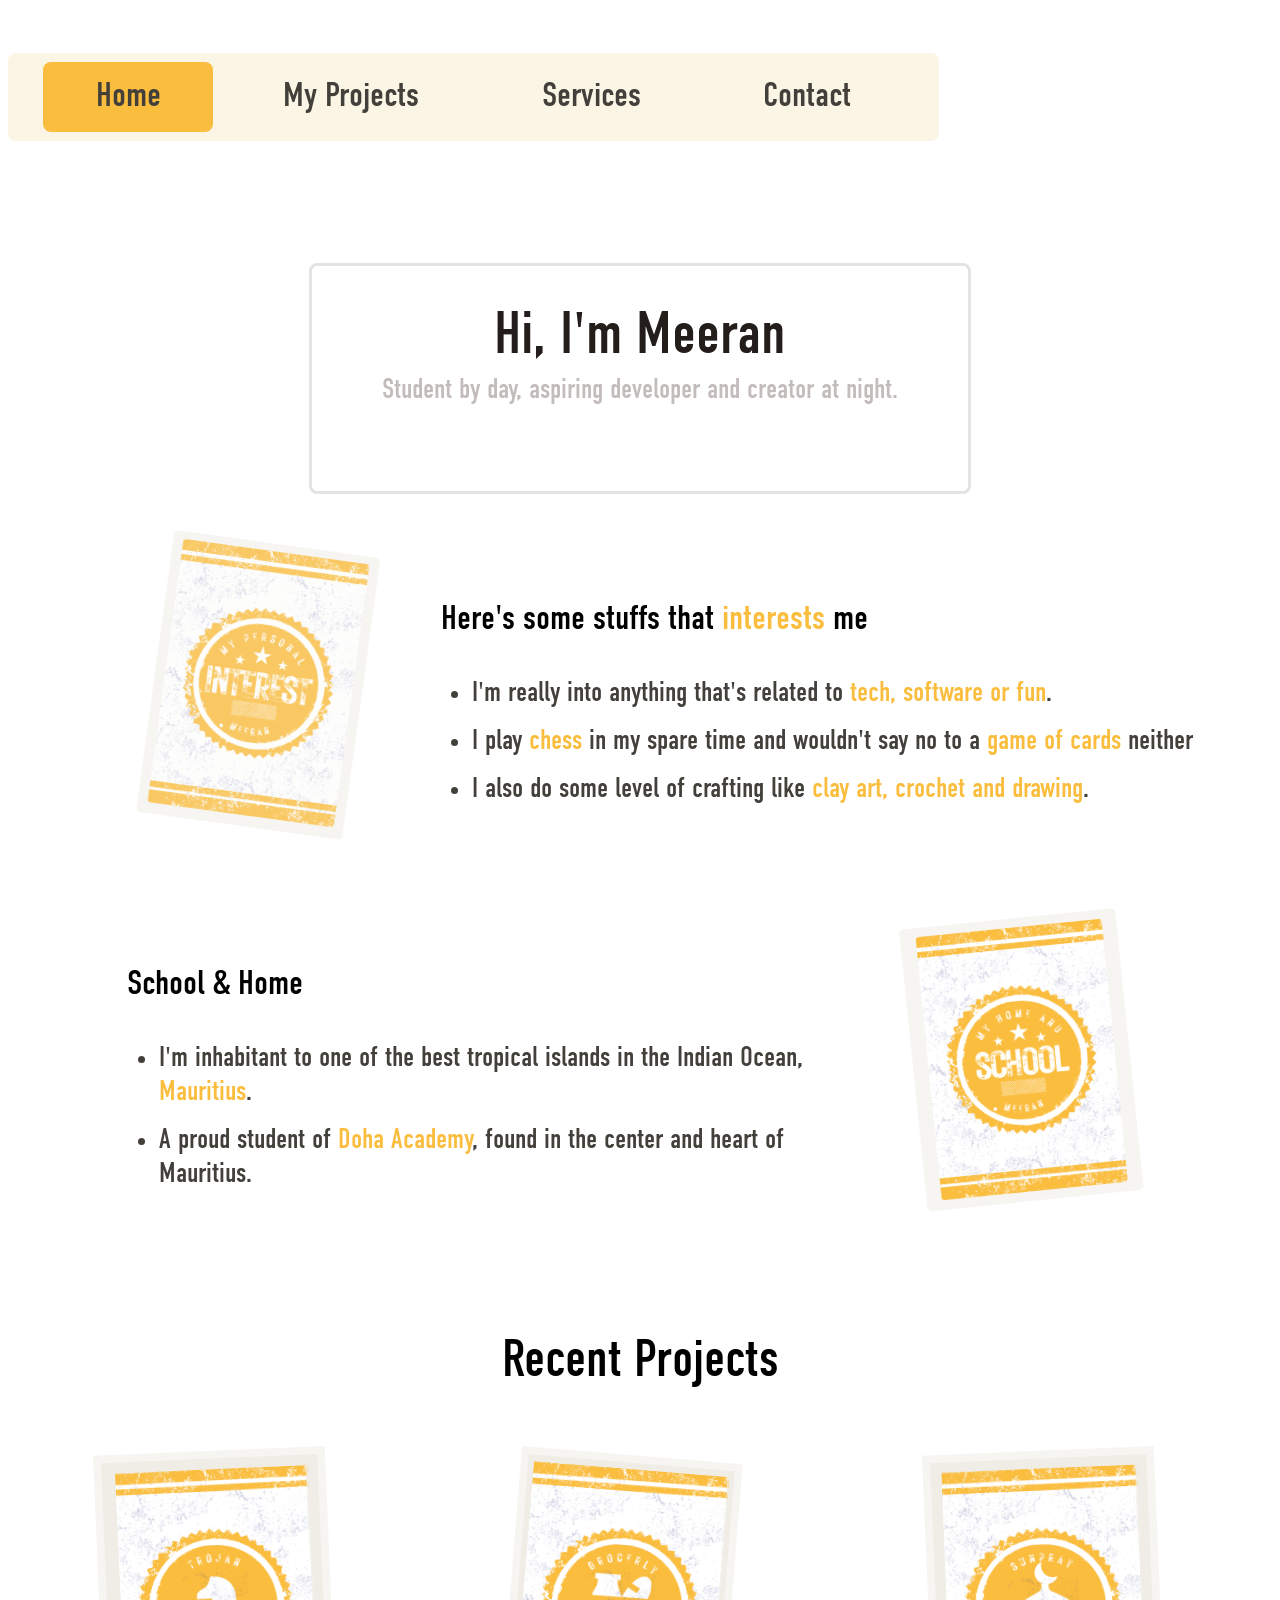
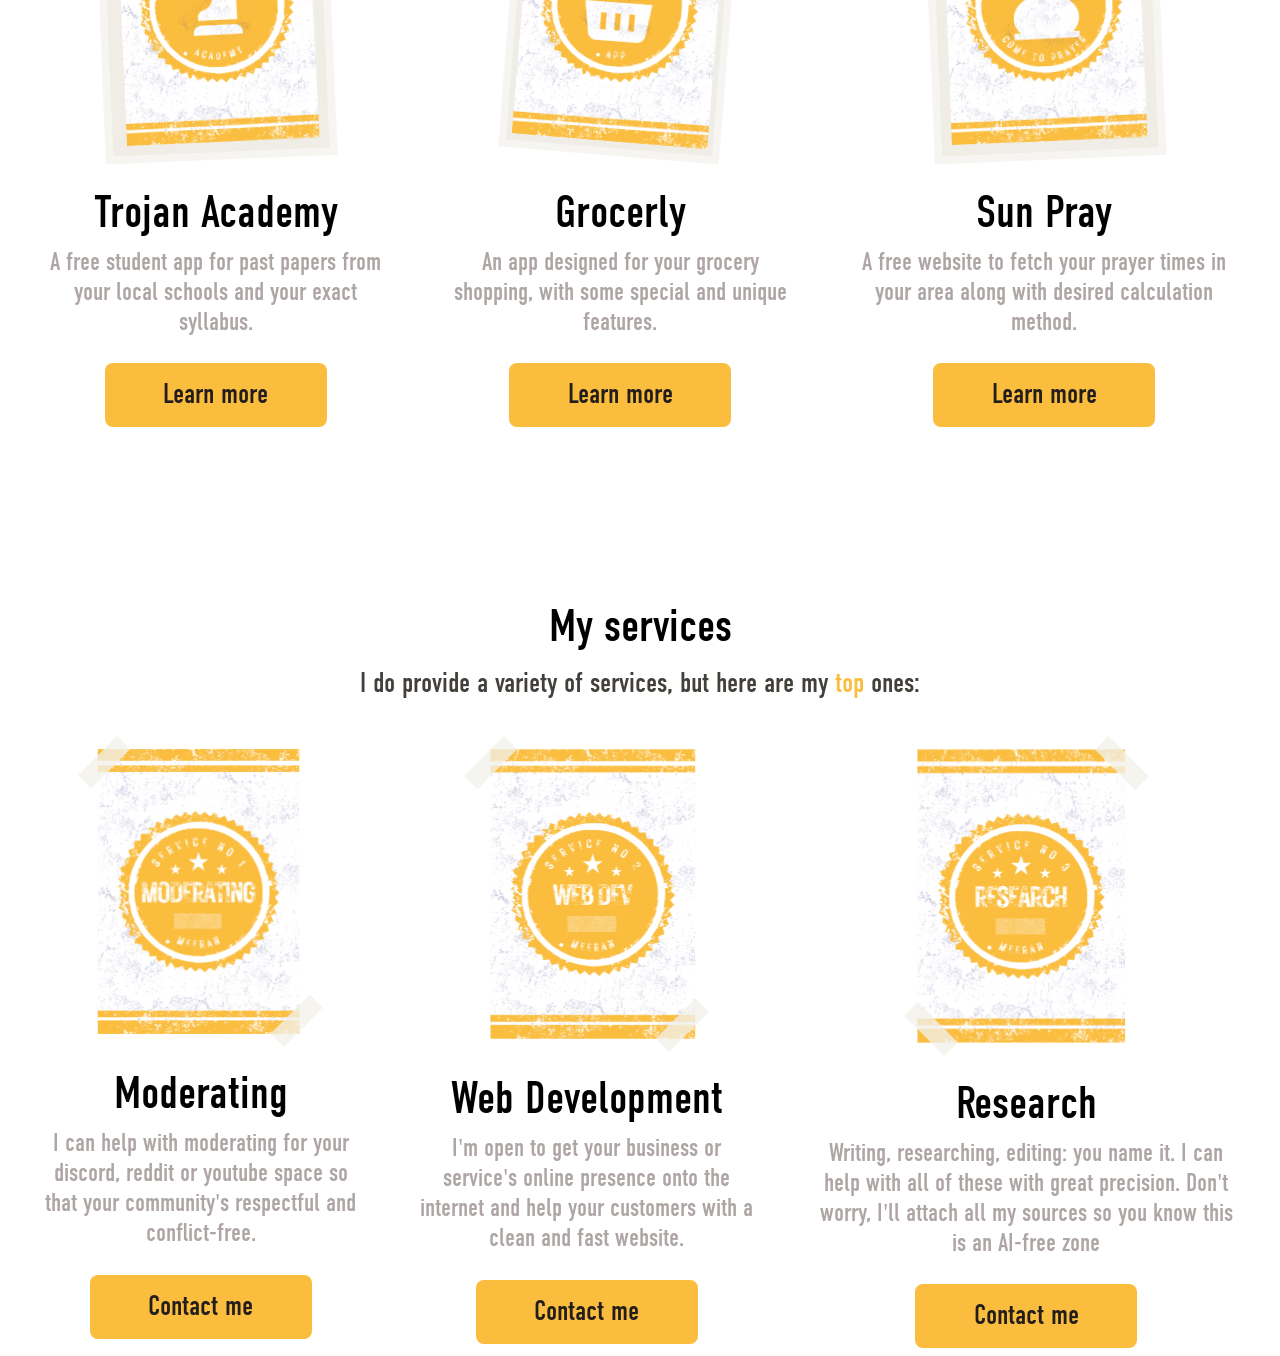
==== index.html @ c628fb76 "Created the My Service Section and adjusted the My projects Section" ====
<!DOCTYPE html>
<html>

<head>
    <meta charset='utf-8'>
    <meta http-equiv='X-UA-Compatible' content='IE=edge'>
    <meta name="viewport" content="width=device-width, initial-scale=1.0">
    <title>Meeran's Portfolio</title>
    <meta name='viewport' content='width=device-width, initial-scale=1'>
    <link rel='stylesheet' type='text/css' media='screen' href='./css/main.css'>
    <script src="./script.js" defer></script>
</head>

<body>
        <div id="navbar" class="navbar">
            <a href="#home" class="nav-link home">Home</a>
            <a href="#projects" class="nav-link">My Projects</a>
            <a href="#services" class="nav-link">Services</a>
            <a href="#contact" class="nav-link last">Contact</a>
        </div>   

    <section id="home">
        <div class="intro-container">
            <p class="intro-title">Hi, I'm Meeran</p>
            <p class="intro-text">Student by day, aspiring developer and creator at night.</p>
        </div>

        <div class="interests-image-container">
            <img class="interests-image" src="./assets/home/interests.svg">
            <div class="interests-container">
                <p style="color: black" class="interests-title">
                    Here's some stuffs that
                    <span style="font-size: 1rem">interests</span> me
                </p>

                <ul class="interests">
                    <li>I'm really into anything that's related to
                        <span class="interests-container">tech, software or fun</span>.
                    </li>

                    <li>I play <span class="interests-container">chess</span> in my spare time and wouldn't say no to a
                        <span class="interests-container"> game of cards</span>
                        neither
                    </li>

                    <li style="max-width: 800px; width: 100%;">
                        I also do some level of crafting like
                        <span>clay art, crochet and drawing</span>.
                    </li>
                </ul>
            </div>
        </div>

        <div class="home-and-school-image-container">
            <div class="home-and-school-container">
                <p style="color: black" class="home-and-school-title">School & Home</p>
                <ul class="home-and-school">
                    <li>
                        I'm inhabitant to one of the best tropical islands in the Indian Ocean,
                        <span style="color: #FABD3E;">Mauritius</span>.
                    </li>

                    <li>
                        A proud student of <span style="color: #FABD3E;">Doha Academy</span>,
                        found in the center and heart of Mauritius.
                    </li>
                </ul>
            </div>
            <img class = "home-and-school-image" src="./assets/home/school.svg">
        </div>
    </section>


    <section id="projects">
        <p class="recent-project-title">Recent Projects</p>

        <div class="recent-projects-container">
            <div class="trojan-academy">
                <img class="project-image" src="./assets/projects/trojan.svg">
                <p class="project-title">Trojan Academy</p>
                <p class="project-description">
                    A free student app for past papers from your local schools and your exact syllabus.
                </p>
                <button class="learn-more"><a href="#home">Learn more</a></button>
            </div>

            <div class="grocerly">
                <img class="project-image" src="./assets/projects/grocerly.svg">
                <p class="project-title">Grocerly</p>
                <p class="project-description">
                    An app designed for your grocery shopping, with some special and unique features.
                </p>
                <button class="learn-more"><a href="#">Learn more</a></button>
            </div>

            <div class="sun-pray">
                <img class="project-image" src="./assets/projects/sunpray.svg">
                <p class="project-title">Sun Pray</p>
                <p class="project-description">
                    A free website to fetch your prayer times in your area along with desired calculation method.
                </p>
                <button class="learn-more"><a href="#">Learn more</a></button>
            </div>
        </div>
    </section>


    <section id="services">
        <p class="service-section-title">My services</p>
        <p class="service-section-description">
            I do provide a variety of services, but here are my
            <span style="color: #FABD3E; font-size: 0.8rem ">top</span> ones:
        </p>

        <div class="services-container">
            <div class="moderating-container">
                <img class="service-image" src="./assets/services/Moderating.svg">
                <p class="service-title">Moderating</p>
                <p class="services-detail">
                    I can help with moderating for your discord, reddit or youtube space so that
                    your community's respectful and conflict-free.
                </p>
                <button class="contact-me"><a href="#">Contact me</a></button>
            </div>

            <div class="web-dev-container">
                <img class="service-image" src="./assets/services/webdev.svg">
                <p class="service-title">Web Development</p>
                <p class="services-detail">
                    I'm open to get your business or service's online presence onto the internet
                    and help your customers with a clean and fast website.
                </p>
                <button class="contact-me"><a href="#">Contact me</a></button>
            </div>

            <div class="research-container">
                <img class="service-image" src="./assets/services/research.svg">
                <p class="service-title">Research</p>
                <p class="services-detail">
                    Writing, researching, editing: you name it. I can help with all of these with
                    great precision. Don't worry, I'll attach all my sources so you know this is an AI-free zone
                </p>
                <button class="contact-me"><a href="#">Contact me</a></button>
            </div>

        </div>

    </section>

</body>
</html>
---- css/main.css ----
@font-face {
    font-family: "DinCondensed";
    src: url(../assets/font.ttf);
}

* {
    color: #43403B;
    font-family: 'DinCondensed', sans-serif;
    font-size: 35px;
}

body {
    padding-top: 45px;
}

body{
    color: #43403B;
}

.navbar{

    flex: 1;
    width: auto;
    padding: 0 1rem;
    background-color: #FAF5E4;
    position: fixed;
    align-items: center;
    justify-self: center;
    height: 2.5rem;
    border-radius: 8px;
    z-index: 1000000;
    display: flex;
    font-size: 22px;
    white-space: nowrap;
    gap: 0.5rem;       
    flex-wrap: nowrap;
   
}

    


    a{
        text-decoration: none; align-self: center; text-align: center; padding: 0.4rem 1.5rem; border-radius: 8px;
    }

.nav-link.active {
    z-index: 10000000000000000;
    background-color: #FABD3E;
}


.intro-container{
    border: #E3E3E3 3px solid;
    border-radius: 8px;
    display: block;
    justify-content: center;
    margin-top: 6rem;
    margin-bottom: 0;
    margin-left: auto;
    margin-right: auto;
    text-align: center;
    width: fit-content;
    padding: 0 2rem;
}

.intro-title{
    margin-top: 1rem;
    margin-bottom: 0;
    padding: 0;
    font-size: 1.7rem;
    color: #231E1C;
    
}

.intro-text{
    color: #C2BCBB;
    padding: 0;
    margin: 0;
    margin-bottom: 2.4rem;
    font-size: 0.8rem;
}

.interests-image-container{
    display: flex;
    flex-direction: row;
    margin-top: 1rem;
}

.interests-image{
    width: 7rem;
    padding-left: 10vw;
}
.interests-container .interest-title{
    display: flex;
    flex-direction: row;
    gap: 0.8rem;
}

.interests-title{
    font-size: 1rem;
    margin-top: 2rem;
    margin-bottom: 0.2em;
    margin-left: 1.7rem;
}

.interests{
        text-align: left;
        display: block;
        padding: 0;
        margin-left: 2.6rem;

        li{
            margin-bottom: 0.4rem;
            font-size: 0.8rem;
        }
}

.home-and-school-image-container{
    display: flex;
    justify-content: center;
    flex-direction: row;
    padding-left: 1.7rem;
    margin-top: 1.5rem;
}

.home-and-school-container .home-and-school-title{
    display: flex;
    flex-direction: row;
    gap: 0.8rem;
}

.home-and-school-image{
    width: 7rem;
    padding-right: 10vw;
    padding-left: 5vw;
}

.home-and-school-title{
    font-size: 1rem;
    margin-top: 2rem;
    margin-bottom: 0.2em;
    margin-left: 1.7rem;
}

.home-and-school{
        text-align: left;
        display: block;
        padding: 0;
        margin-left: 2.6rem;

        li{
            margin-bottom: 0.4rem;
            font-size: 0.8rem;
        }
}

span{
    font-size: 0.8rem; 
    color: #FABD3E;
}

/* Project Section */

.recent-project-title{
    color: black;
    font-size: 1.5rem;
    text-align: center;
    margin-top: 3rem;
}

.recent-projects-container{
    display: flex;
    gap: 5%;
    align-items: center;
    justify-content: center;
    text-align: center;
    margin-left: 1rem;
    margin-right: 1rem;
}

.project-image{
    width: 7rem;
}

.project-title{
    margin-top: 0.3rem;
    color: #000000;
    font-size: 1.3rem;
    font-style: strong;
    margin-bottom: 0;
}

.project-description{
    color: #AEA6A4;
    margin-top: 0.2rem;
    font-size: 0.7rem;
    text-overflow: ellipsis;
}

.learn-more{
    background-color: #FABD3E;
    border: none;
    border-radius: 8px;

    a{
        color: #231E1C;
        display: flex;
        align-items: center;
        justify-content: center;
        font-size: 0.8rem;

    }
}

.service-section-title{
    color: black;
    font-size: 1.3rem;
    text-align: center;
    margin-top: 5rem;
    margin-bottom: 0.3rem;
}

.service-section-description{
    font-size: 0.8rem;
    margin: 0;
    text-align: center;
    margin-bottom: 1rem;
}

.services-container{
    display: flex;
    gap: 5%;
    align-items: center;
    justify-content: center;
    text-align: center;
    margin-left: 1rem;
    margin-right: 1rem;
    align-items: stretch;
}

.service-image{
    width: 7rem;
}
.service-title{
    margin-top: 0.3rem;
    color: #000000;
    font-size: 1.3rem;
    font-style: strong;
    margin-bottom: 0;
}

.services-detail{
    color: #AEA6A4;
    margin-top: 0.2rem;
    font-size: 0.7rem;
    text-overflow: ellipsis;
}

.contact-me{
    background-color: #FABD3E;
    border: none;
    border-radius: 8px;

    a{
        color: #231E1C;
        display: flex;
        align-items: center;
        justify-content: center;
        font-size: 0.8rem;

    }
}

@media screen and (max-width: 1000px) {
    #navbar{
        display: none;
    }

    .intro-container{
        width: 60vw;
    }
    .intro-title{
        font-size: 6vw;
    }
    .intro-text{
        font-size: 3vw;
    }
}
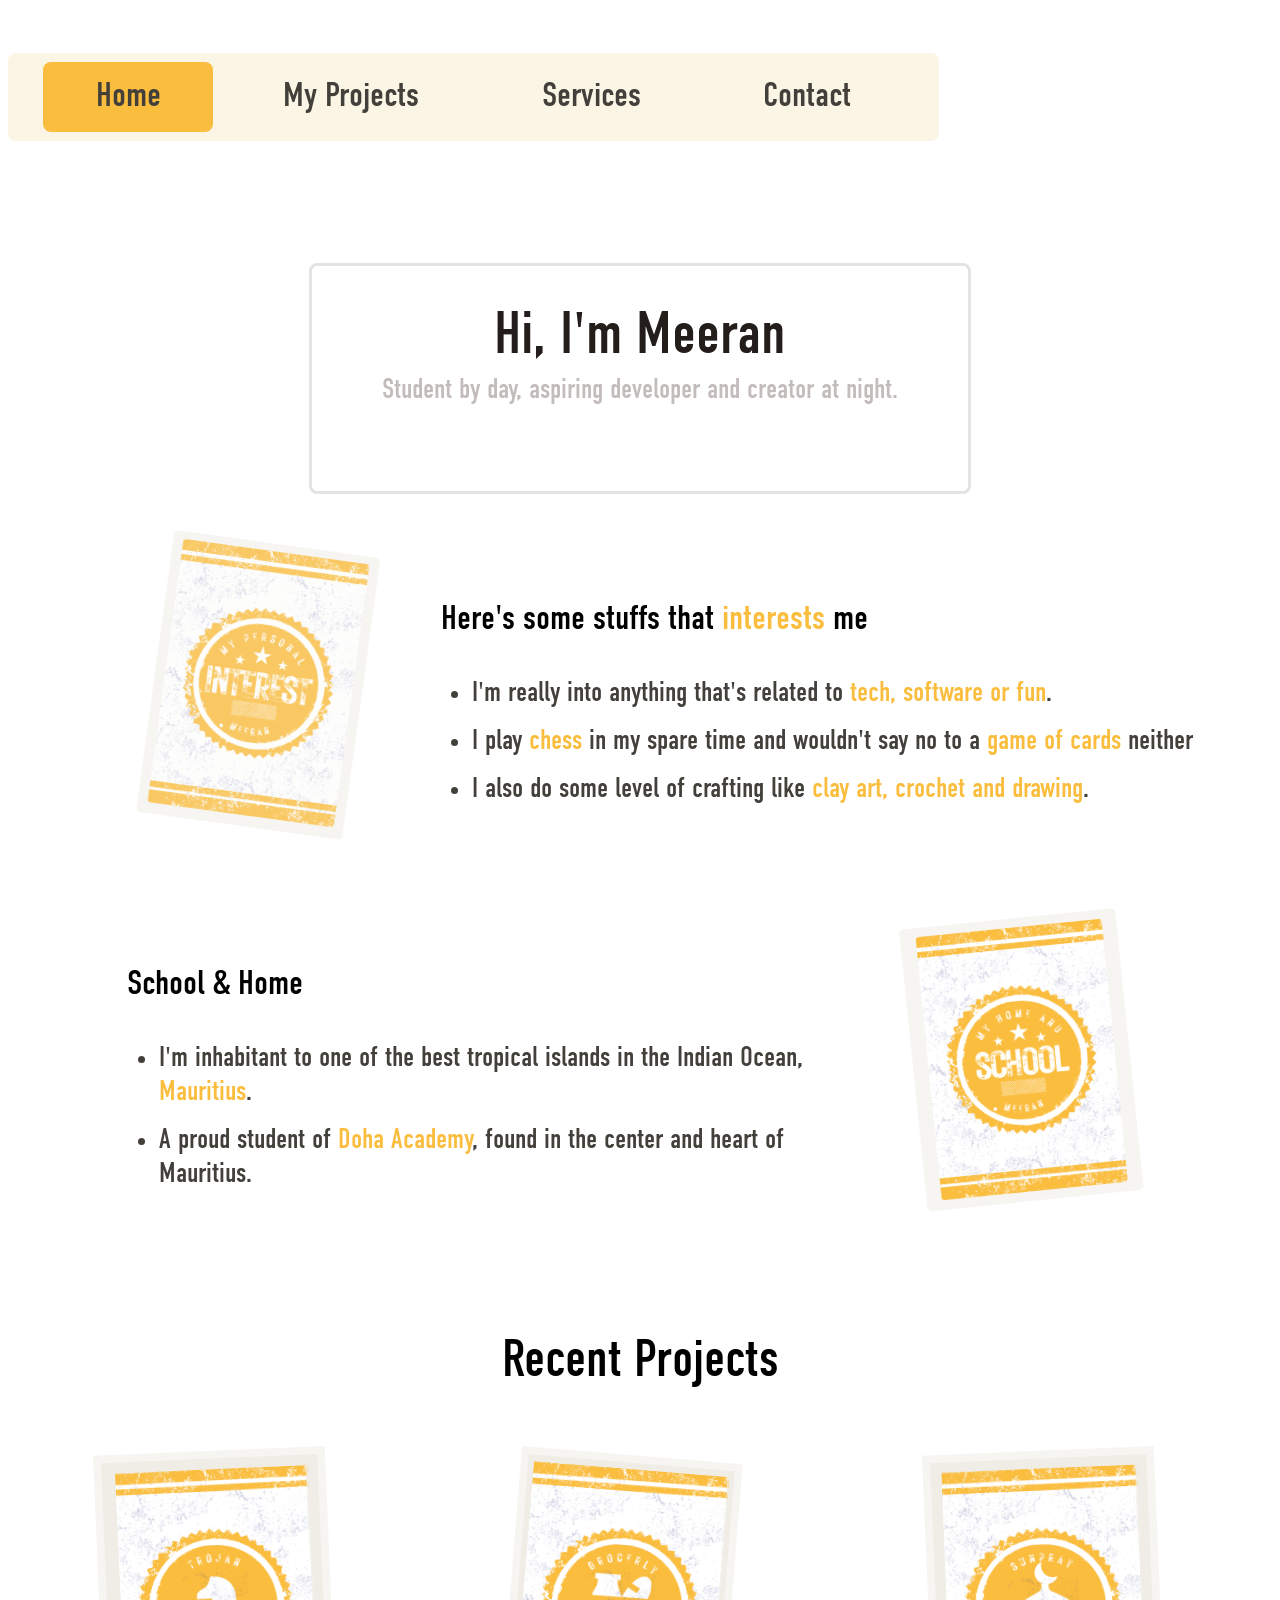
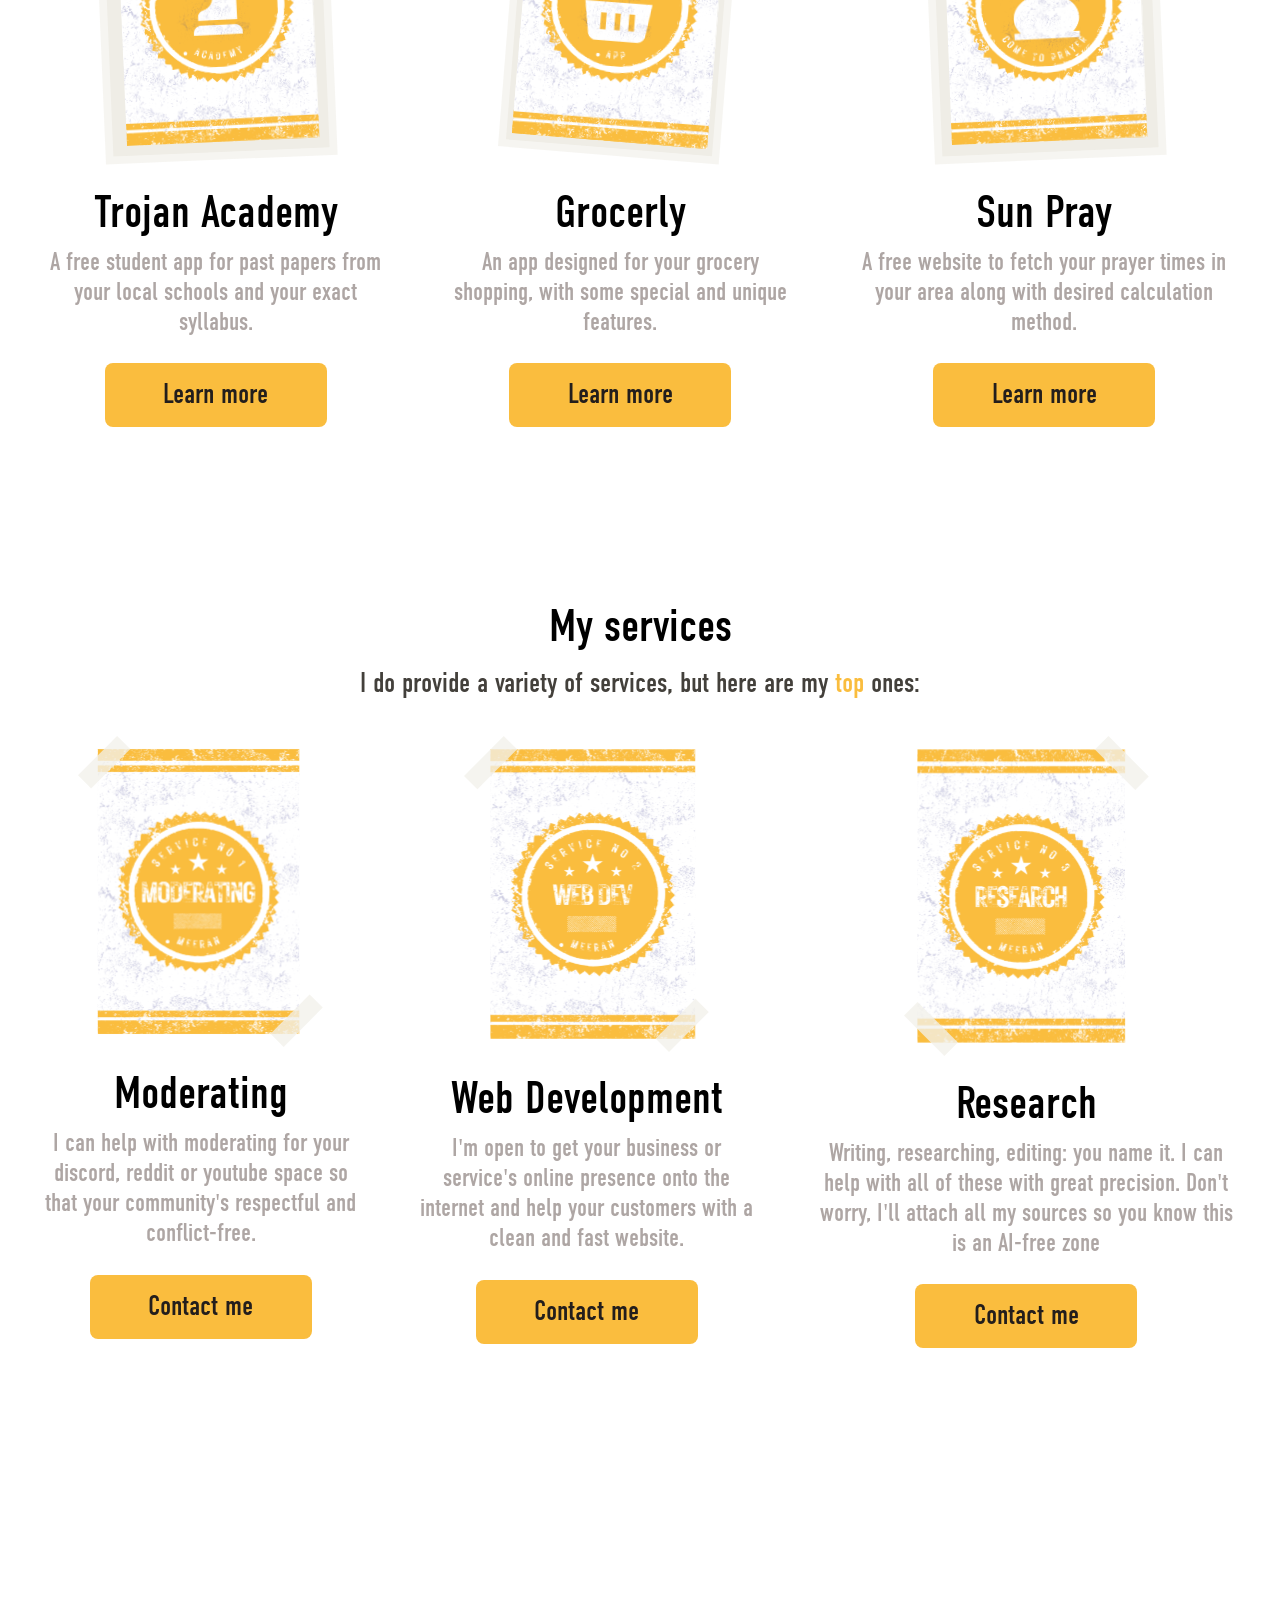
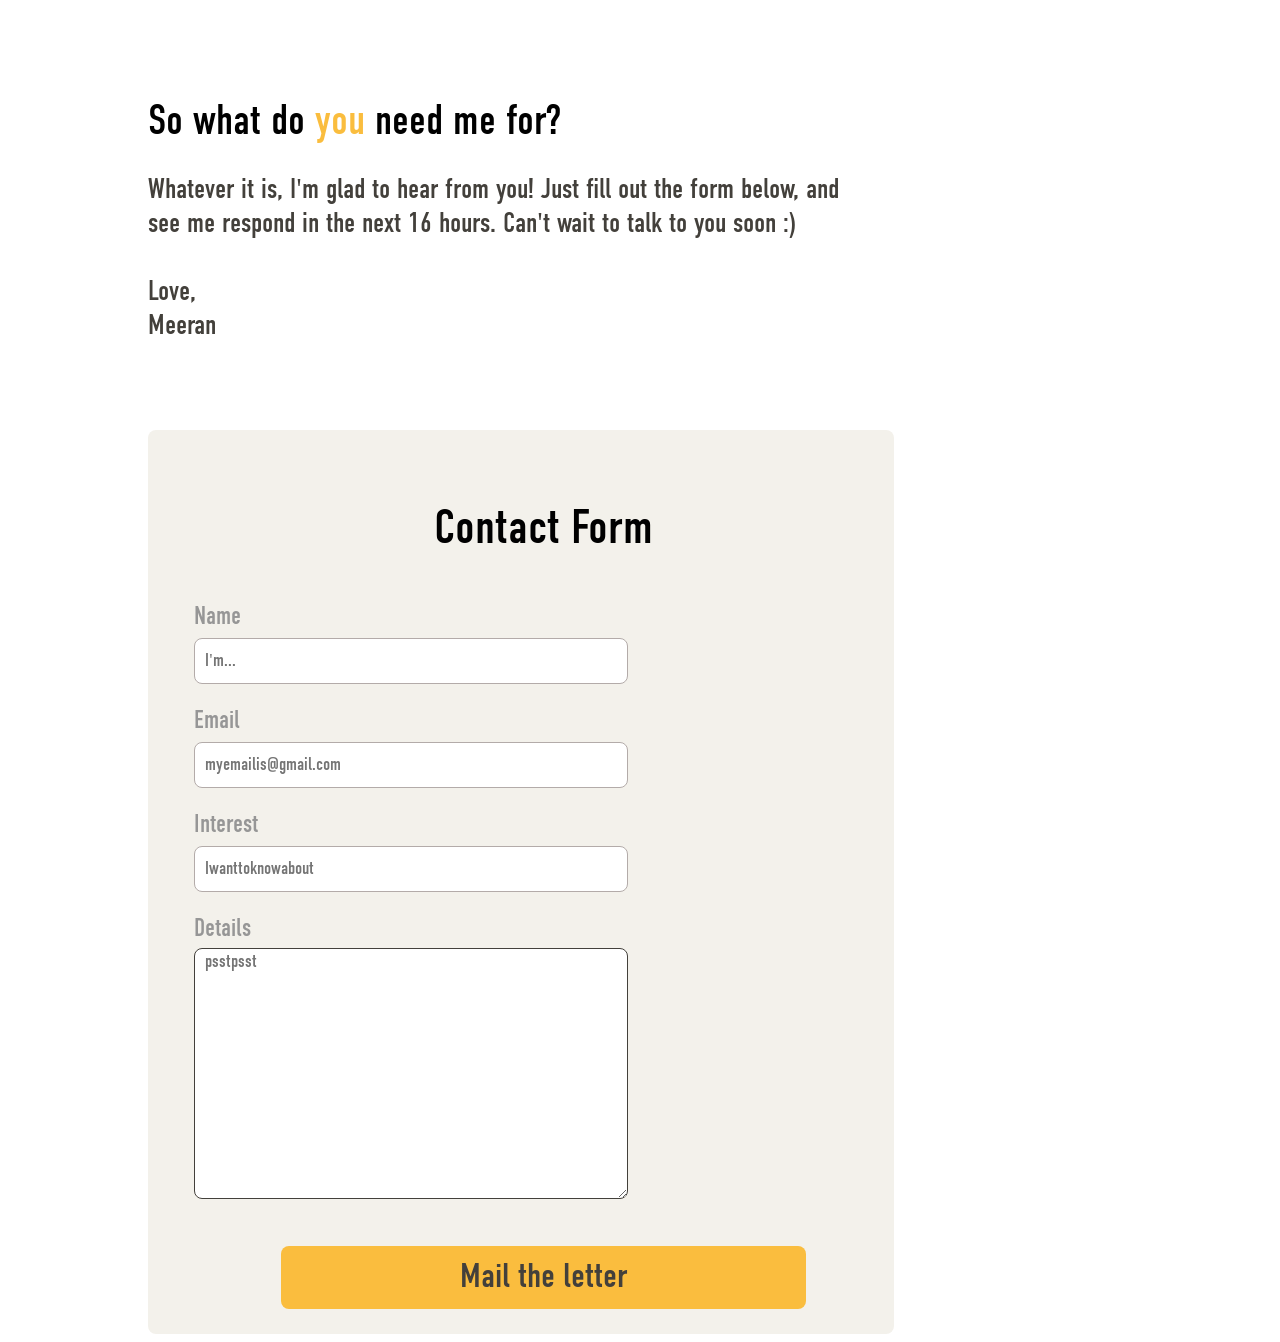
==== commit 1c95f2b6: "Create Contact Page" ====
--- a/index.html
+++ b/index.html
@@ -120,7 +120,7 @@
                     I can help with moderating for your discord, reddit or youtube space so that
                     your community's respectful and conflict-free.
                 </p>
-                <button class="contact-me"><a href="#">Contact me</a></button>
+                <button class="contact-me"><a href="#contact">Contact me</a></button>
             </div>
 
             <div class="web-dev-container">
@@ -130,7 +130,7 @@
                     I'm open to get your business or service's online presence onto the internet
                     and help your customers with a clean and fast website.
                 </p>
-                <button class="contact-me"><a href="#">Contact me</a></button>
+                <button class="contact-me"><a href="#contact">Contact me</a></button>
             </div>
 
             <div class="research-container">
@@ -140,12 +140,56 @@
                     Writing, researching, editing: you name it. I can help with all of these with
                     great precision. Don't worry, I'll attach all my sources so you know this is an AI-free zone
                 </p>
-                <button class="contact-me"><a href="#">Contact me</a></button>
+                <button class="contact-me"><a href="#contact">Contact me</a></button>
             </div>
 
         </div>
 
     </section>
 
+    <section id="contact">
+        <div class="contact-container">
+            <p class="contact-title">So what do <span style="color:#FABD3E; font-size: 1.2rem;"> you </span> need me for? </p>
+            <p class="contact-description">Whatever it is, I'm glad to hear from you! Just fill out the form below, and <br> see me respond in the next 16 hours. Can't wait to talk to you soon :&rpar;
+                <br>
+                <br>Love,
+                <br>Meeran
+            </p>
+
+            <form>
+                <p class="form-title">Contact Form</p>
+                <div class="form-group">
+                    <label for="name">Name</label>
+                    <br>
+                    <input type="text" class="form-input" name="name" placeholder="I'm..." required>
+                </div>
+
+                <div class="form-group">
+                    <label for="email">Email</label>
+                    <br>
+                    <input type="email" class="form-input" name="email" placeholder="myemailis@gmail.com" required>
+                </div>
+
+                <div class="form-group">
+                    <label for="interest">Interest</label>
+                    <br>
+                    <input type="text" class="form-input" name="interest" placeholder="Iwanttoknowabout" required>
+                </div>
+                
+                <div class="form-group">
+                    <label for="details">Details</label>
+                    <br>
+                    <textarea name="details" placeholder="psstpsst" class="details" required maxlength="500"></textarea>
+                </div>
+                
+                <button type="submit" class="send-the-mail">Mail the letter</button>
+
+            </form>
+        </div>
+
+            
+
+
+    </section>
 </body>
 </html>
--- a/css/main.css
+++ b/css/main.css
@@ -288,3 +288,90 @@
     }
 }
 
+
+.contact-container{
+    margin-top: 10rem;
+    margin-left: 4rem;
+
+}
+
+.contact-title{
+
+    margin-top: 10rem;
+    margin-bottom: 0rem;
+    font-size: 1.2rem;
+    color: #000000;
+    width: 50%;
+}
+
+.contact-description{
+    font-size: 0.8rem;
+    margin-top: 0.7rem;
+}
+
+form{
+    background-color: #F3F1EB;
+    width: 20rem;
+    border-radius: 8px;
+    padding-top: 1rem;
+    padding-left: 1.3rem;
+    margin-top: 2.5rem;
+    padding-bottom: 0.7rem;
+}
+
+.form-title{
+    color: #000000;
+    font-size: 1.4rem;
+    text-align: center;
+    margin: 1rem;
+}
+
+label{
+    color: #969696;
+    font-size: 0.7rem;
+    margin-bottom: 0rem;
+}
+
+.form-group{
+    margin-bottom: 0.4rem
+}
+.form-input{
+    margin: 0;
+    background-color: #FFFFFF;
+    color: #B3ABA9;
+    font-size: 0.52rem;
+    width: 60%;
+    height: 1.2rem;
+    border-radius: 8px;
+    border-color: #D9D9D9;
+    border: solid 1px;
+    padding-left: 0.3rem;
+}
+
+.details{
+    margin: 0;
+    background-color: #FFFFFF;
+    font-size: 0.52rem;
+    width: 60%;
+    height: 1.2rem;
+    border-radius: 8px;
+    border-color: #D9D9D9;
+    border: solid 1px;
+    padding-left: 0.3rem;
+    height: 7rem;
+
+    details::placeholder{
+        color: #B3ABA9;
+    }
+}
+.send-the-mail{
+    width: 15rem;
+    border: none;
+    background-color: #FABD3E;
+    padding: 0.3rem 2rem;
+    border-radius: 8px;
+    justify-content: center;
+    display: block;
+    margin: 1rem auto 0 auto;
+    
+}
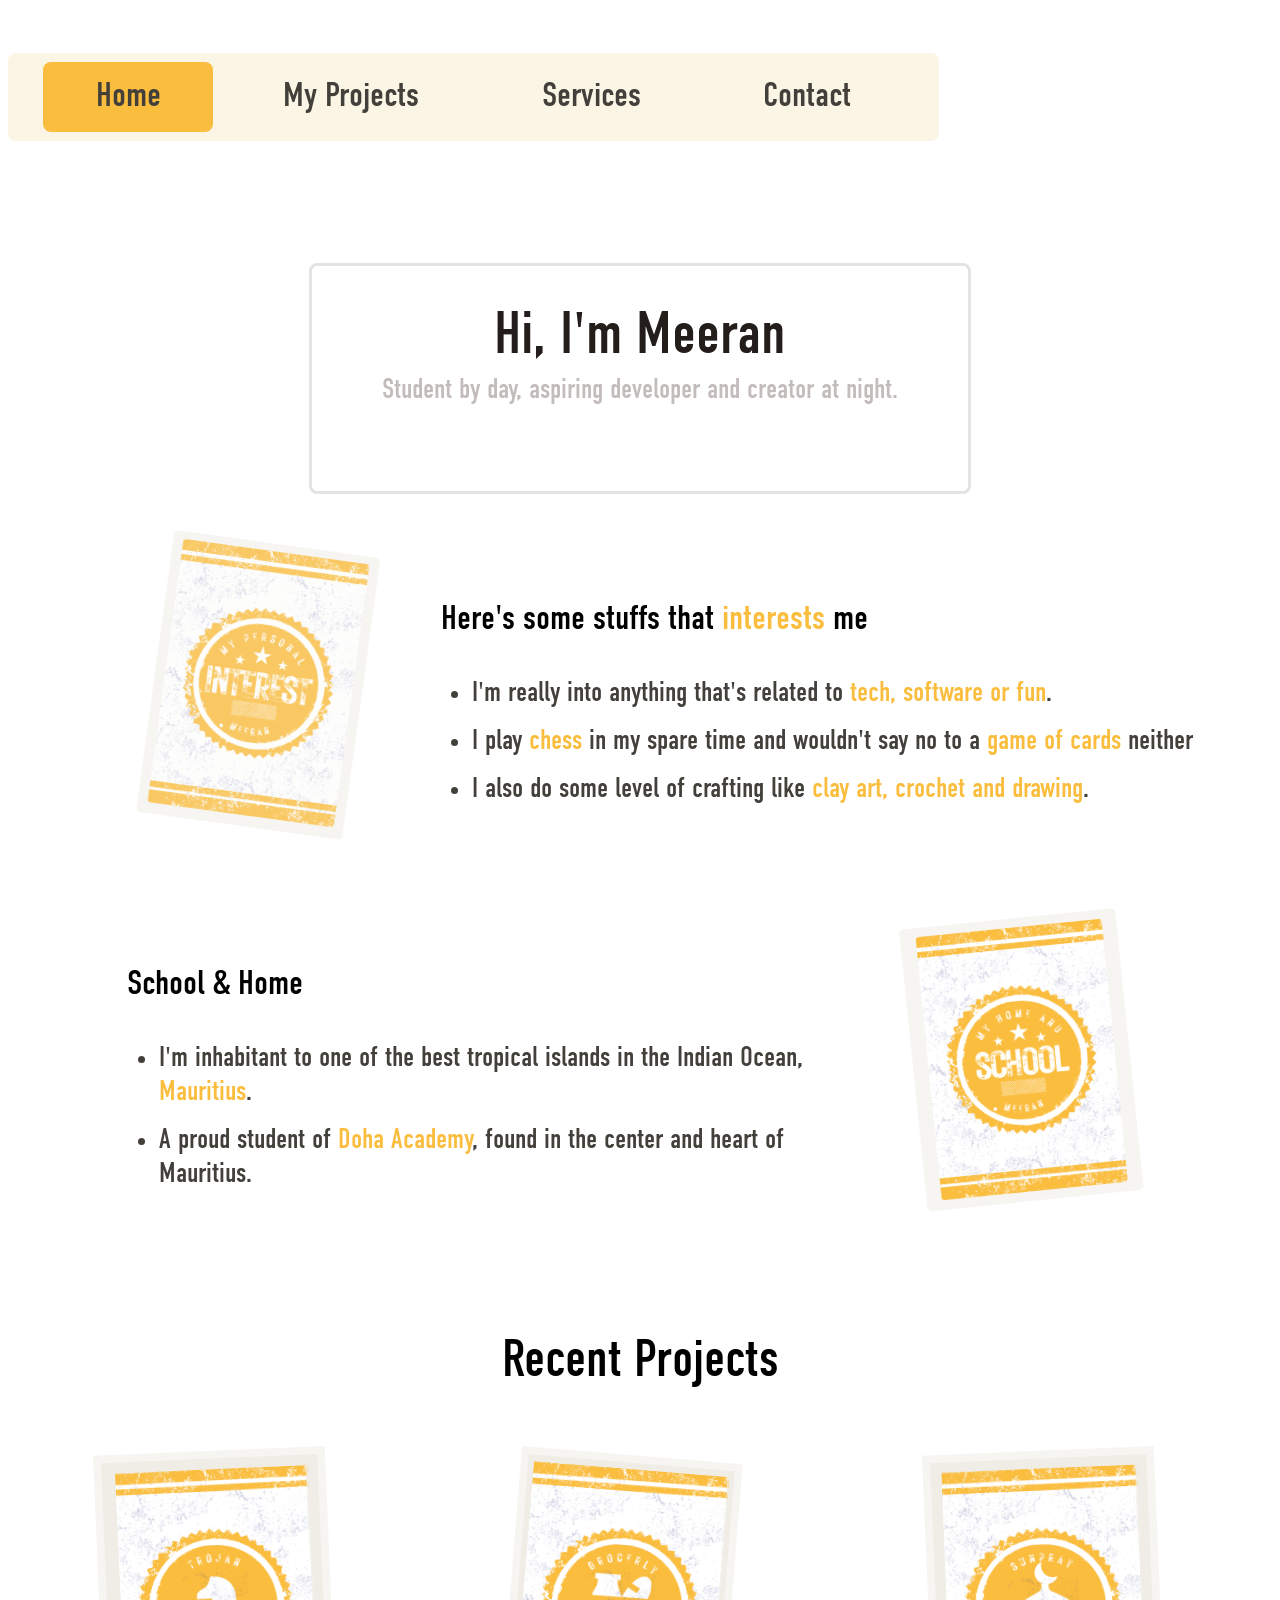
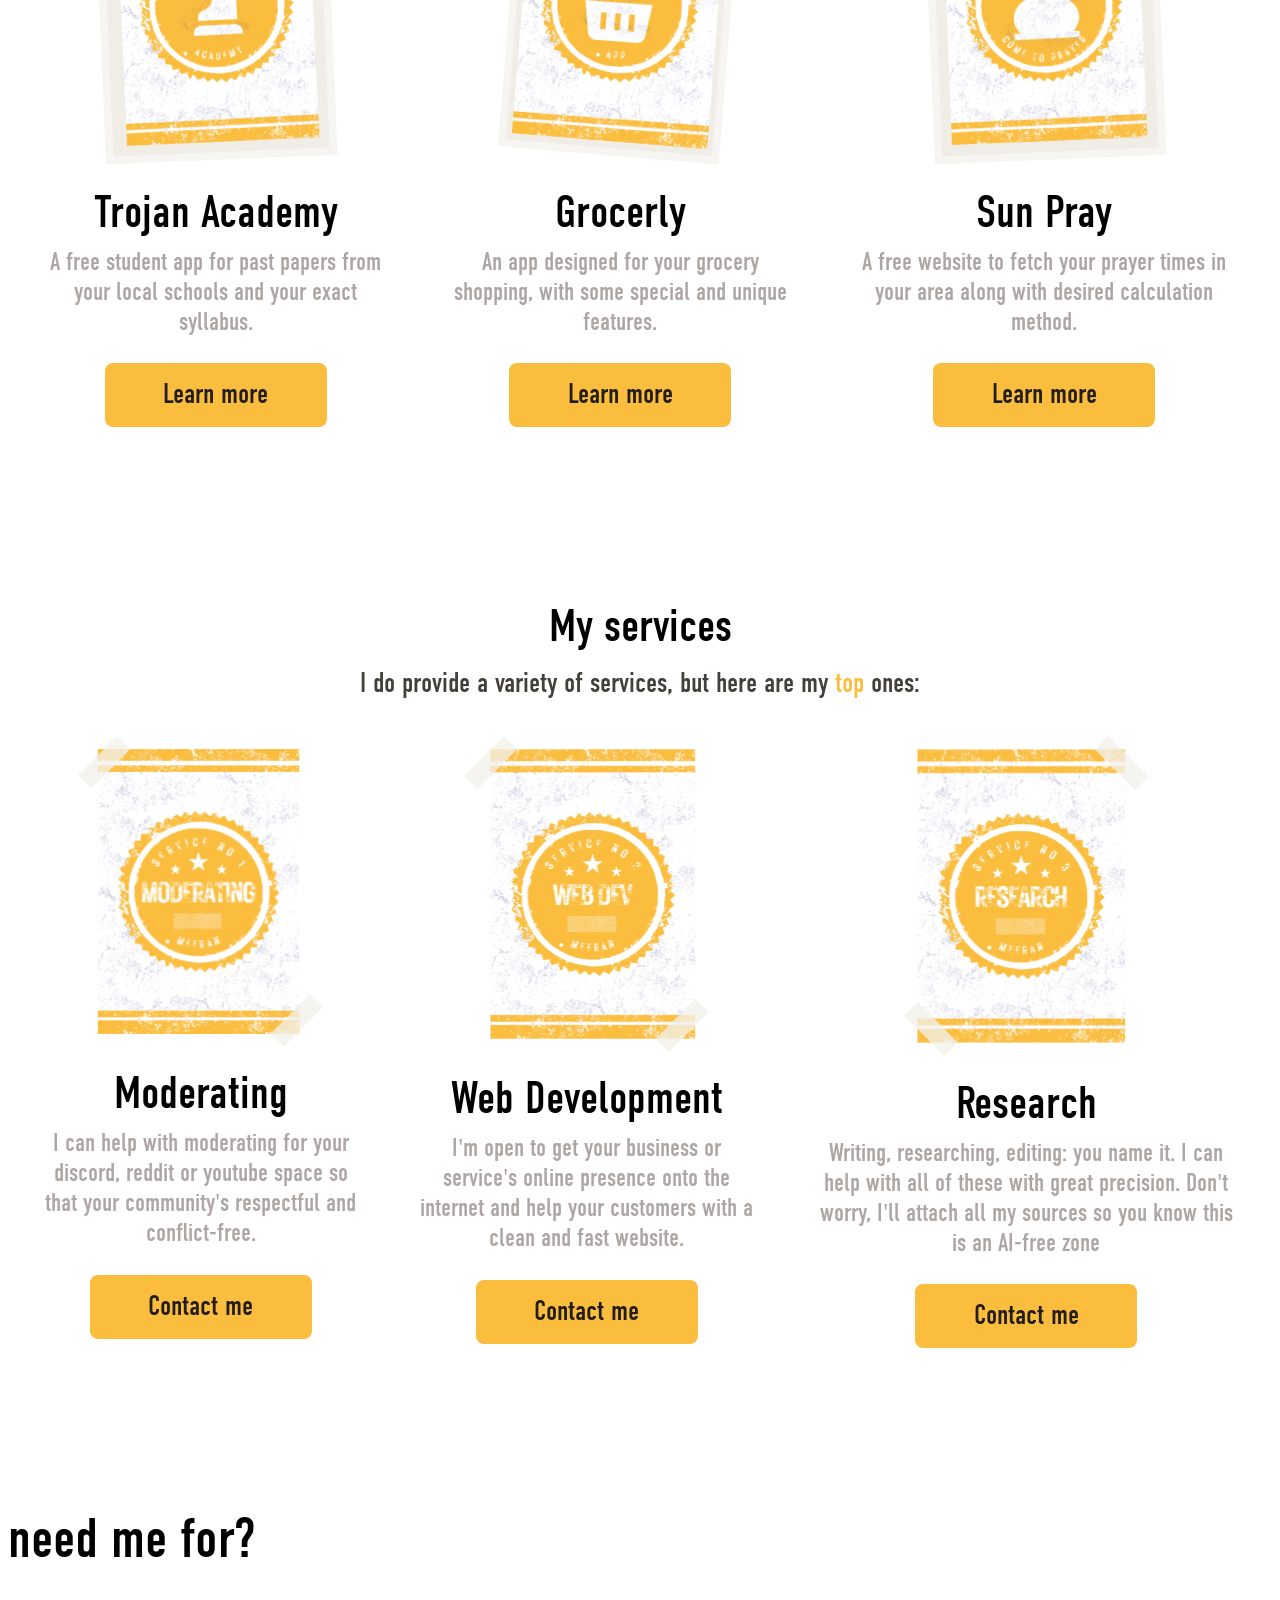
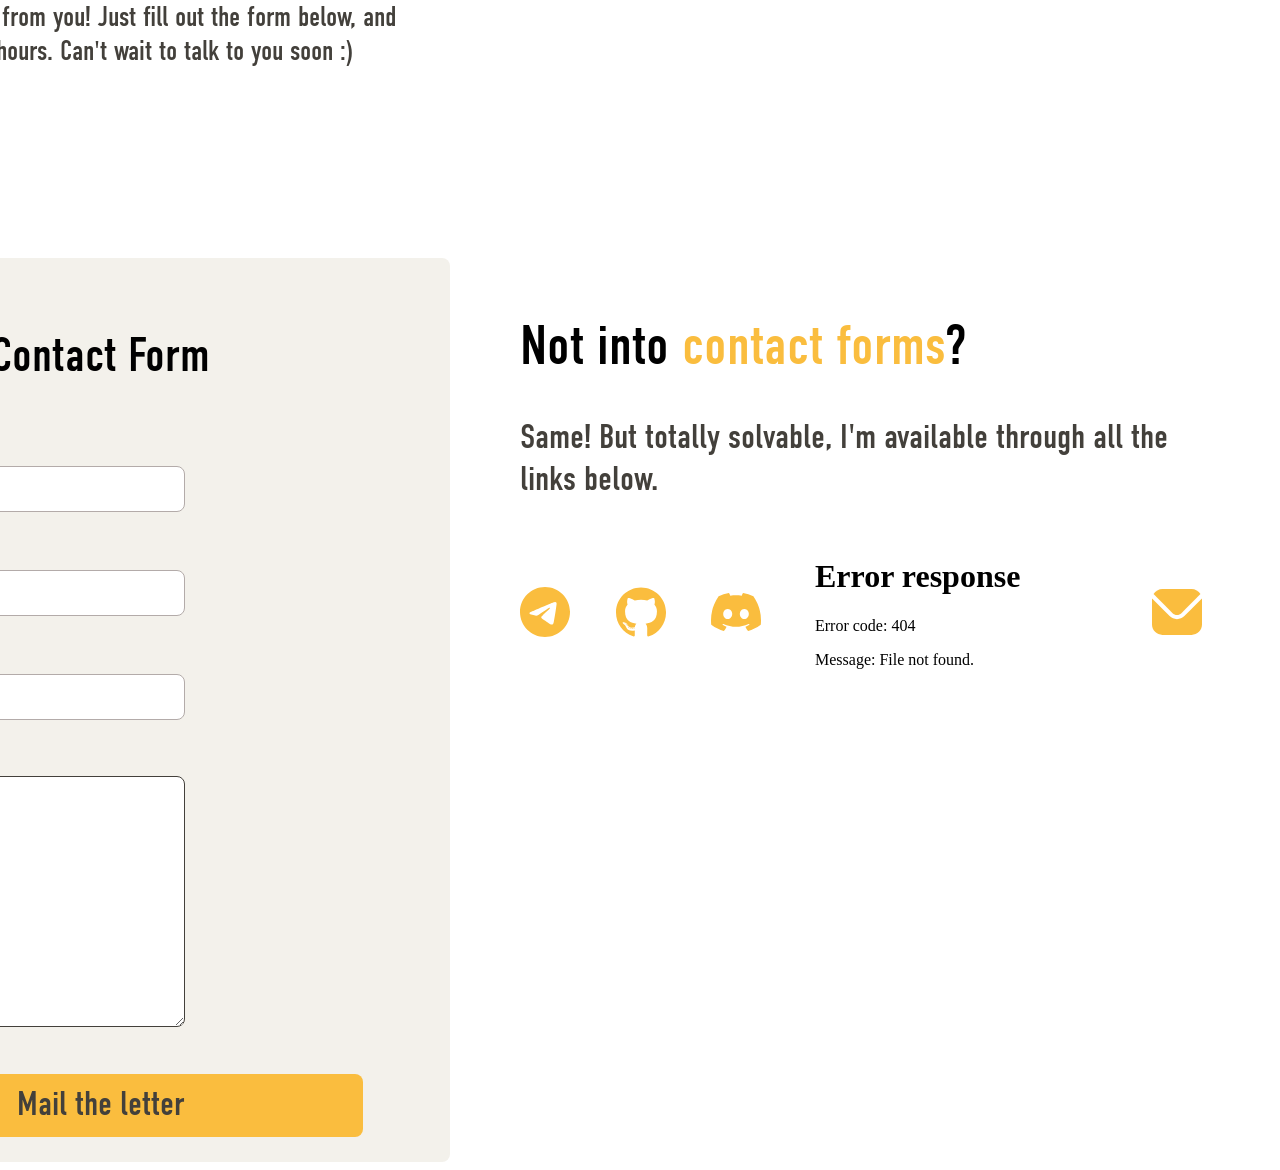
==== commit a7023b35: "Linked Contact Forms and Social Links. Created Social Links Containers" ====
--- a/index.html
+++ b/index.html
@@ -148,15 +148,17 @@
     </section>
 
     <section id="contact">
-        <div class="contact-container">
-            <p class="contact-title">So what do <span style="color:#FABD3E; font-size: 1.2rem;"> you </span> need me for? </p>
+
+        <div class="section-contact">
+            <div class="contact-container">
+            <p class="contact-title">So what do <span style="color:#FABD3E; font-size: 1.6rem;"> you </span> need me for? </p>
             <p class="contact-description">Whatever it is, I'm glad to hear from you! Just fill out the form below, and <br> see me respond in the next 16 hours. Can't wait to talk to you soon :&rpar;
                 <br>
                 <br>Love,
                 <br>Meeran
             </p>
 
-            <form>
+            <form action="https://formspree.io/f/xreylkzb" method="post">
                 <p class="form-title">Contact Form</p>
                 <div class="form-group">
                     <label for="name">Name</label>
@@ -187,9 +189,35 @@
             </form>
         </div>
 
+        <div class="socials-container">
+            <p class="social-title">Not into <span style="color: #FABD3E; font-size: 1.6rem;">contact forms</span>?</p>
+            <p class="social-description">Same! But totally solvable, I'm available through all the links below.</p>
             
-
-
-    </section>
+            <div class="social-buttons">
+                <a class="socials" target="_blank" href="https://t.me/Miran_Os">
+                    <embed src="./assets/socials/Telegram.svg" alt="Telegram Link">
+                 </a>
+
+                <a href="https://github.com/Meeran-O-Meter" class="socials">
+                    <embed src="./assets/socials/Github.svg" alt="Github Link">
+                </a>
+
+                <a href="https://discordapp.com/users/miranos_34901" class="socials">
+                    <embed src="./assets/socials/Discord.svg" alt="Discord Link">
+                </a>
+
+                <a href="https://www.reddit.com/user/Remarkable-Sleep-767/" class="socials">
+                    <embed src="./assets/socials/reddit.svg" alt="Reddit Link">
+                </a>
+
+                <a href="mailto:meeran2resource@gmail.com?subject=From%20Portfolio!" class="socials">
+                    <embed src="./assets/socials/Email.svg" alt="Email Link">
+                </a>
+
+            </div>
+        </div>
+    </div>    
+    </section>
+
 </body>
 </html>
--- a/css/main.css
+++ b/css/main.css
@@ -288,20 +288,10 @@
     }
 }
 
-
-.contact-container{
-    margin-top: 10rem;
-    margin-left: 4rem;
-
-}
-
 .contact-title{
-
-    margin-top: 10rem;
     margin-bottom: 0rem;
-    font-size: 1.2rem;
-    color: #000000;
-    width: 50%;
+    font-size: 1.6rem;
+    color: #000000;
 }
 
 .contact-description{
@@ -374,4 +364,33 @@
     display: block;
     margin: 1rem auto 0 auto;
     
+}
+
+.section-contact{
+    display: flex;
+    margin-top: 3rem;
+    margin-left: 4rem;
+    justify-content: flex-end;
+}
+
+.social-buttons{
+    display: flex;
+    gap: 1.3rem;
+}
+
+.socials{
+    margin: 0;
+    padding: 0;
+}
+
+.social-title{
+    font-size: 1.6rem;
+    color: #000000;
+    margin: 0
+}
+
+.socials-container{
+    align-content: center;
+    margin-right: 2rem;
+    margin-left: 2rem;
 }
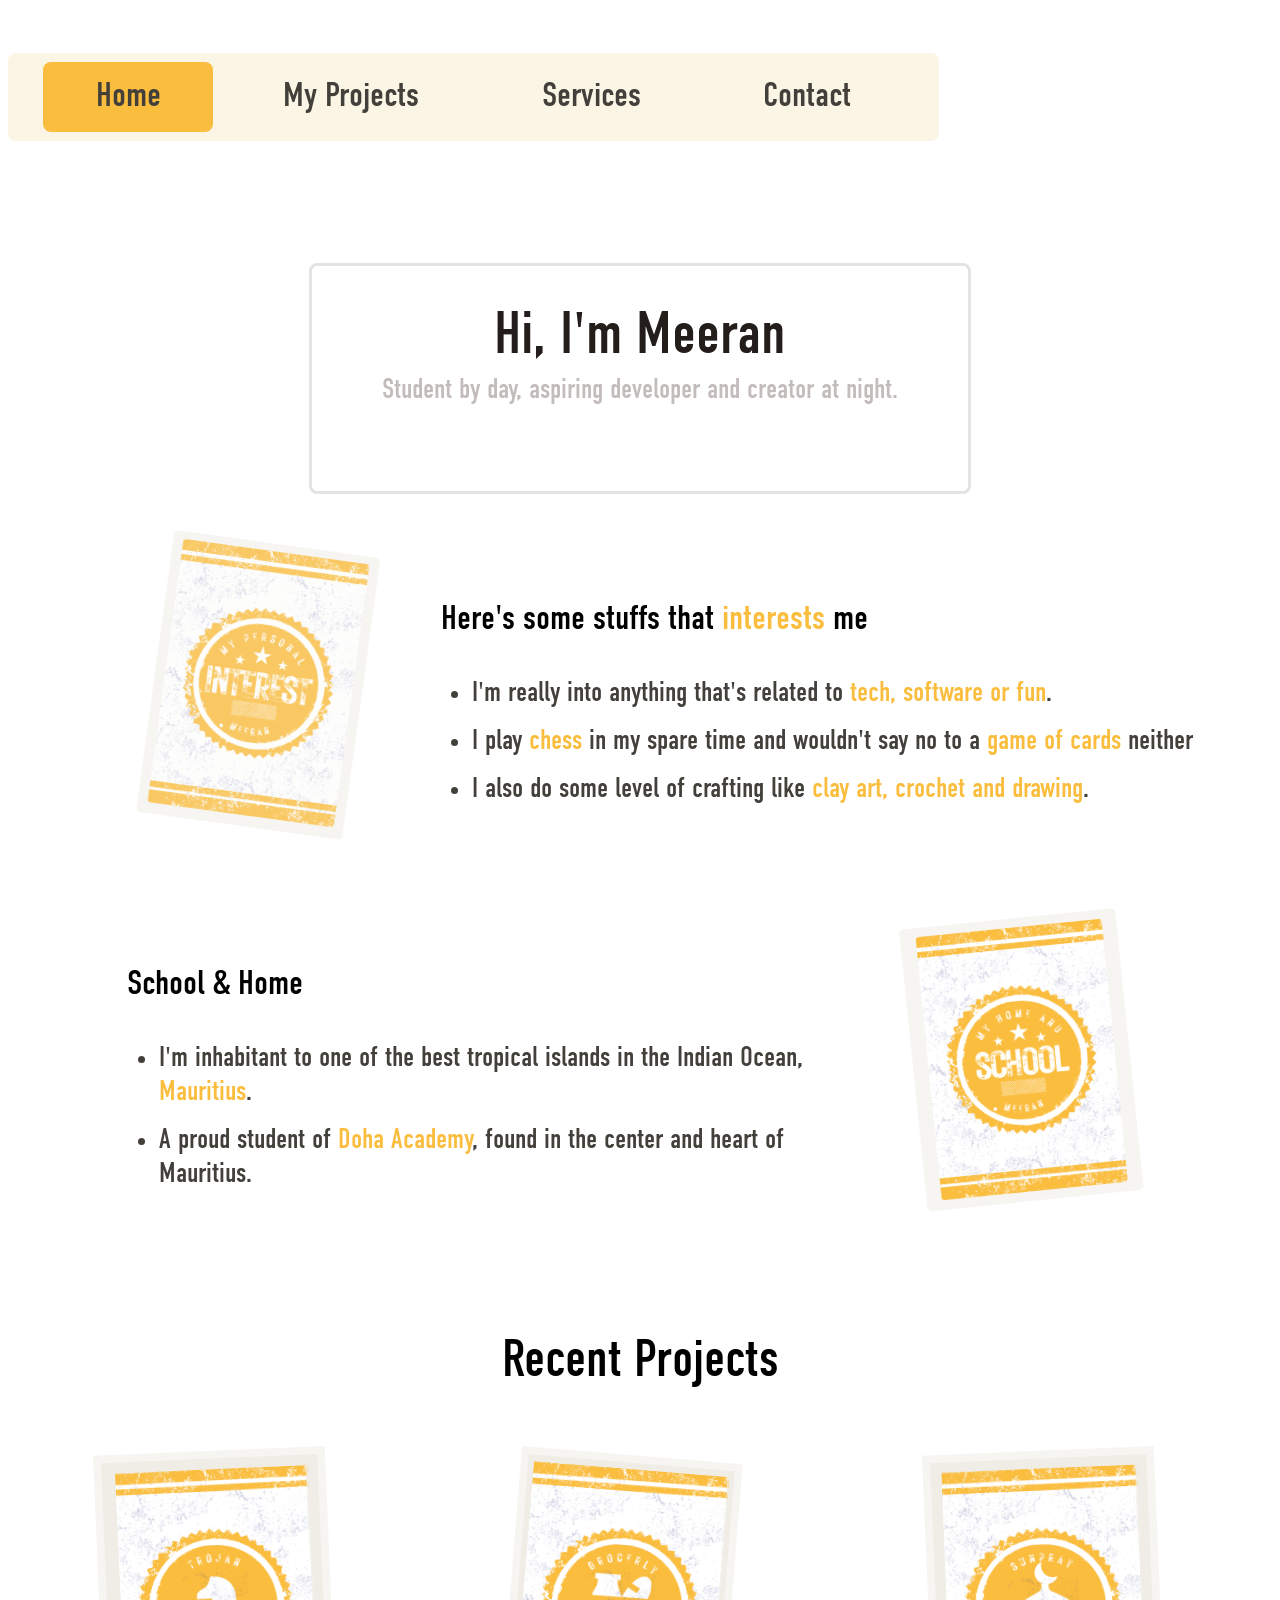
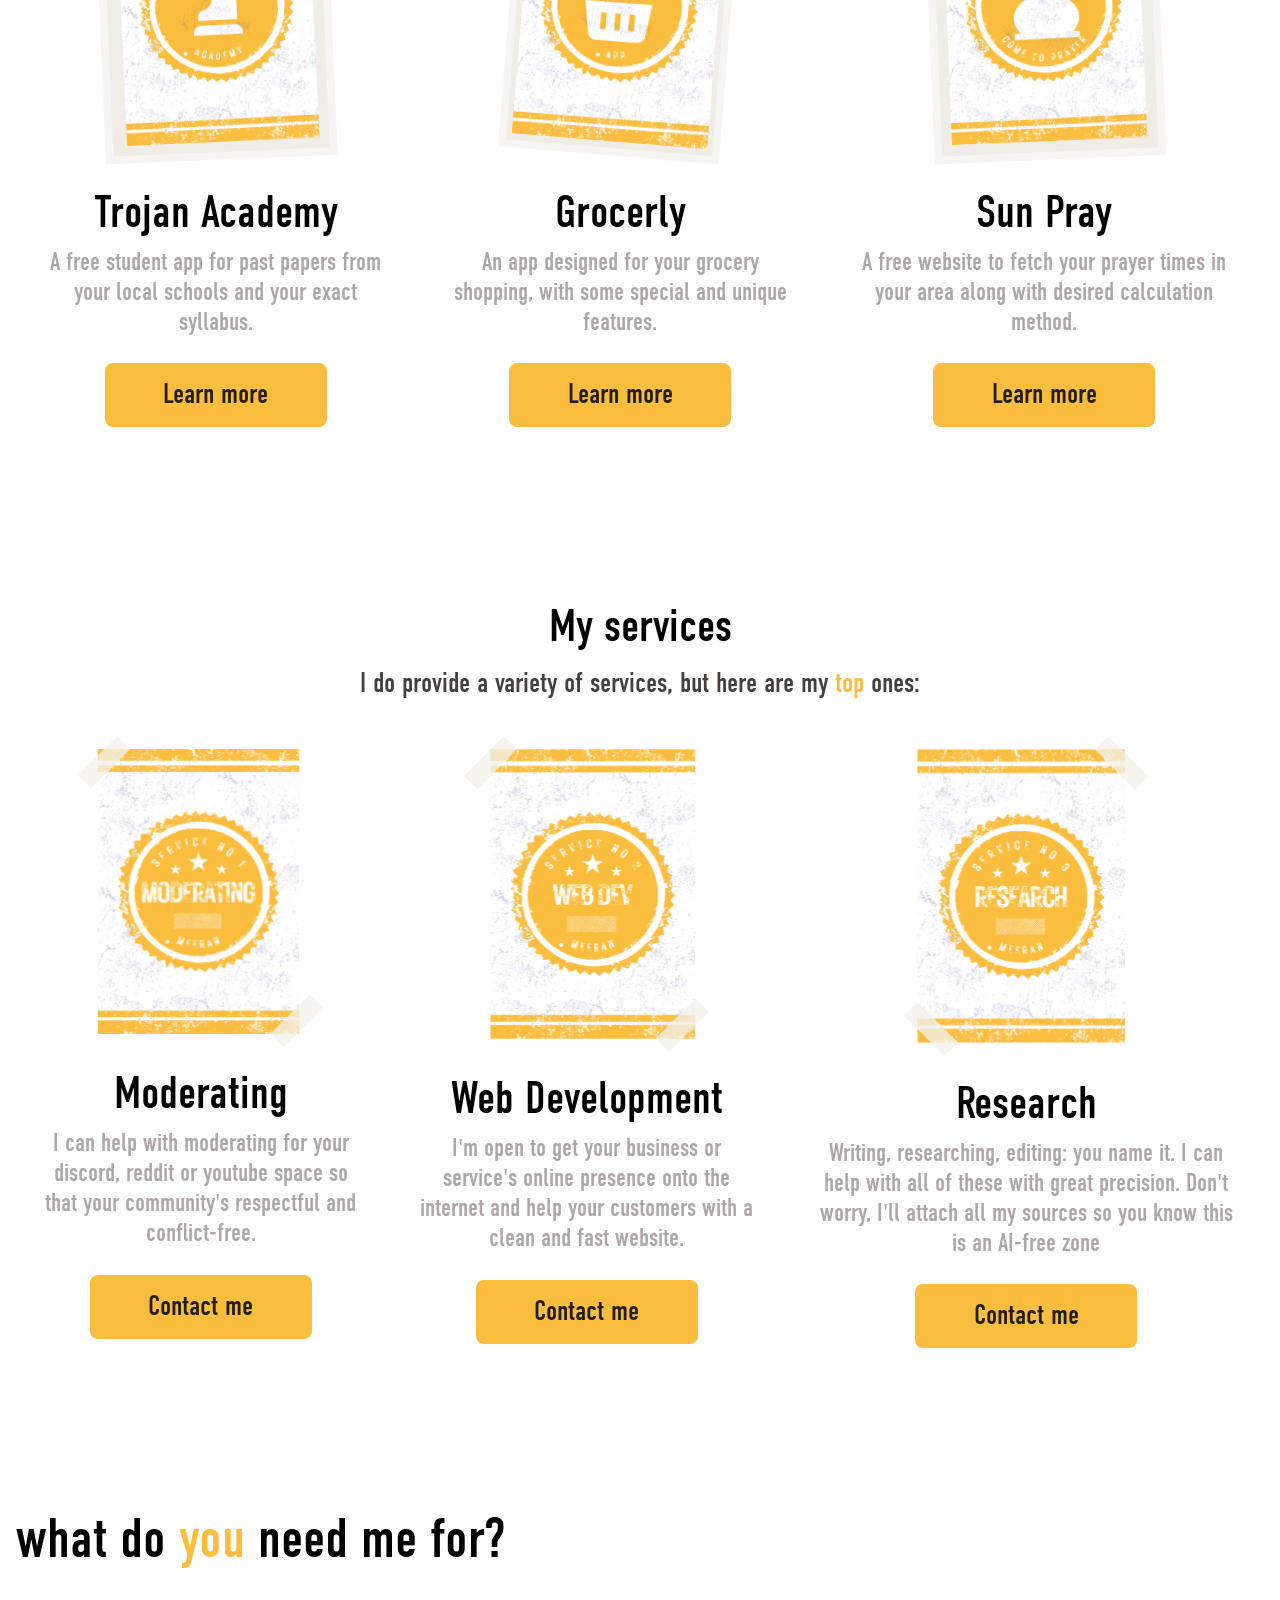
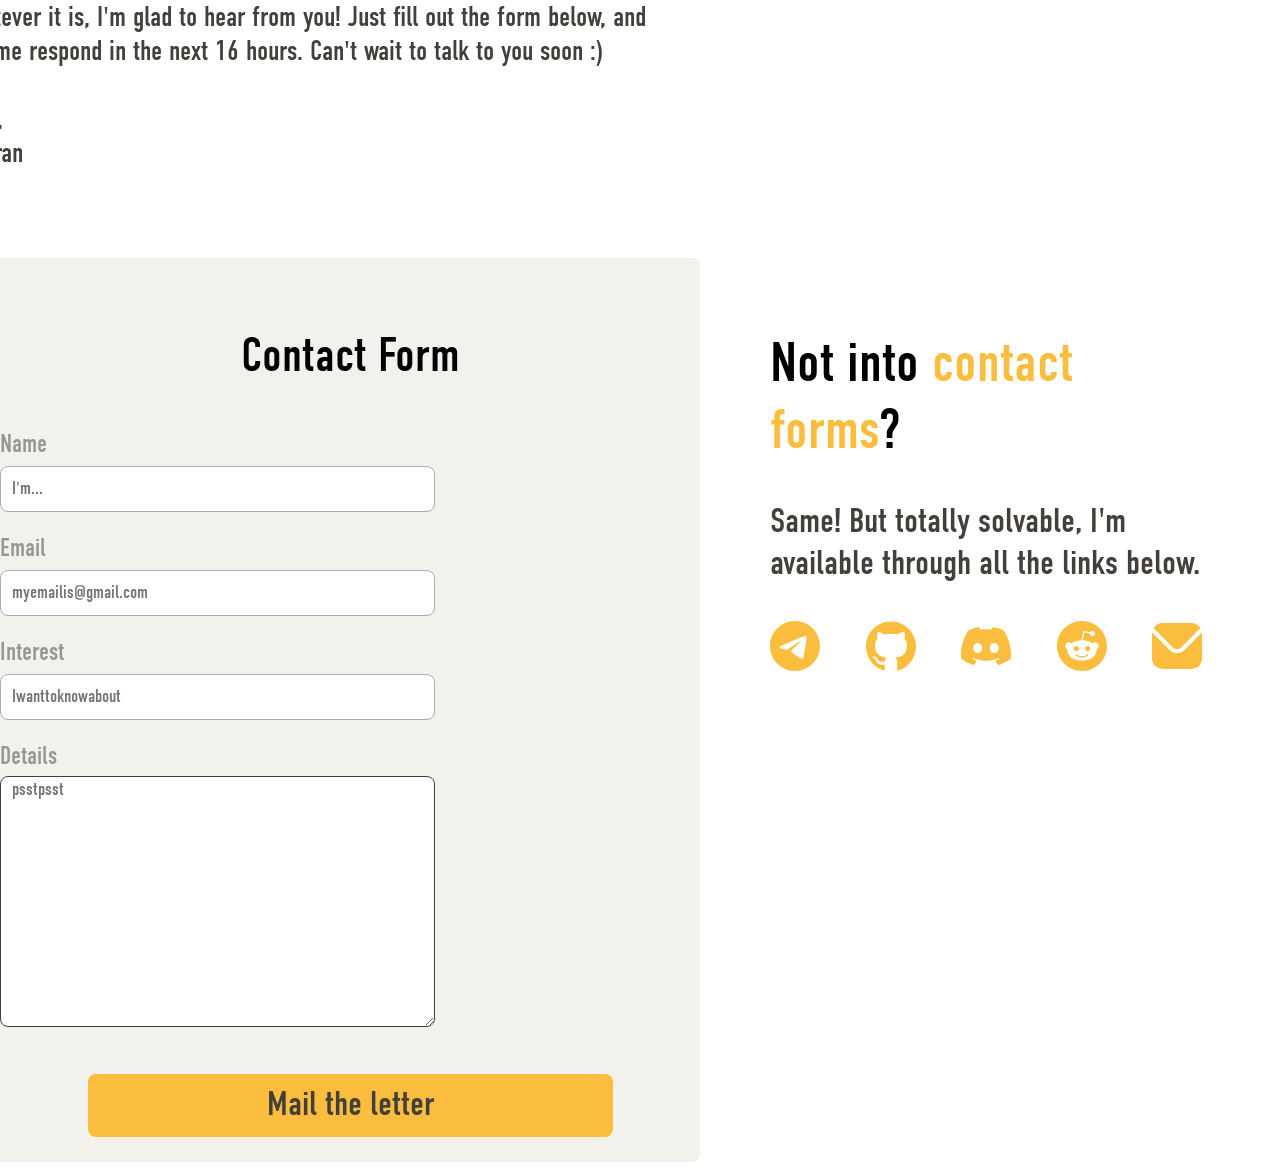
==== commit 4cc45fa2: "Fixed Icon Issue" ====
--- a/index.html
+++ b/index.html
@@ -10,14 +10,15 @@
     <link rel='stylesheet' type='text/css' media='screen' href='./css/main.css'>
     <script src="./script.js" defer></script>
 </head>
-
 <body>
-        <div id="navbar" class="navbar">
+
+
+    <div id="navbar" class="navbar">
             <a href="#home" class="nav-link home">Home</a>
             <a href="#projects" class="nav-link">My Projects</a>
             <a href="#services" class="nav-link">Services</a>
             <a href="#contact" class="nav-link last">Contact</a>
-        </div>   
+    </div>   
 
     <section id="home">
         <div class="intro-container">
@@ -81,7 +82,7 @@
                 <p class="project-description">
                     A free student app for past papers from your local schools and your exact syllabus.
                 </p>
-                <button class="learn-more"><a href="#home">Learn more</a></button>
+                <button class="learn-more"><a href="./secret.html">Learn more</a></button>
             </div>
 
             <div class="grocerly">
@@ -90,7 +91,7 @@
                 <p class="project-description">
                     An app designed for your grocery shopping, with some special and unique features.
                 </p>
-                <button class="learn-more"><a href="#">Learn more</a></button>
+                <button class="learn-more"><a href="./secret.html">Learn more</a></button>
             </div>
 
             <div class="sun-pray">
@@ -99,7 +100,7 @@
                 <p class="project-description">
                     A free website to fetch your prayer times in your area along with desired calculation method.
                 </p>
-                <button class="learn-more"><a href="#">Learn more</a></button>
+                <button class="learn-more"><a href="./secret.html">Learn more</a></button>
             </div>
         </div>
     </section>
@@ -146,6 +147,7 @@
         </div>
 
     </section>
+
 
     <section id="contact">
 
@@ -200,14 +202,14 @@
 
                 <a href="https://github.com/Meeran-O-Meter" class="socials">
                     <embed src="./assets/socials/Github.svg" alt="Github Link">
-                </a>
+                </a> 
 
                 <a href="https://discordapp.com/users/miranos_34901" class="socials">
                     <embed src="./assets/socials/Discord.svg" alt="Discord Link">
                 </a>
 
                 <a href="https://www.reddit.com/user/Remarkable-Sleep-767/" class="socials">
-                    <embed src="./assets/socials/reddit.svg" alt="Reddit Link">
+                    <embed src="./assets/socials/Reddit.svg" alt="Reddit Link">
                 </a>
 
                 <a href="mailto:meeran2resource@gmail.com?subject=From%20Portfolio!" class="socials">
--- a/css/main.css
+++ b/css/main.css
@@ -272,7 +272,7 @@
     }
 }
 
-@media screen and (max-width: 1000px) {
+@media screen and (max-width: 1100px) {
     #navbar{
         display: none;
     }
@@ -393,4 +393,23 @@
     align-content: center;
     margin-right: 2rem;
     margin-left: 2rem;
+}
+
+.title{
+    font-size: 1.6rem;
+    color: #000000;
+    text-align: left;
+    margin-left: 2rem;
+    margin-top: 8rem;
+}
+
+.description{
+    font-size: 0.8rem;
+    margin-left: 2rem;
+    margin-top: 0.4rem;
+    width: 40%;
+}
+
+.mobile{
+    display: none;
 }
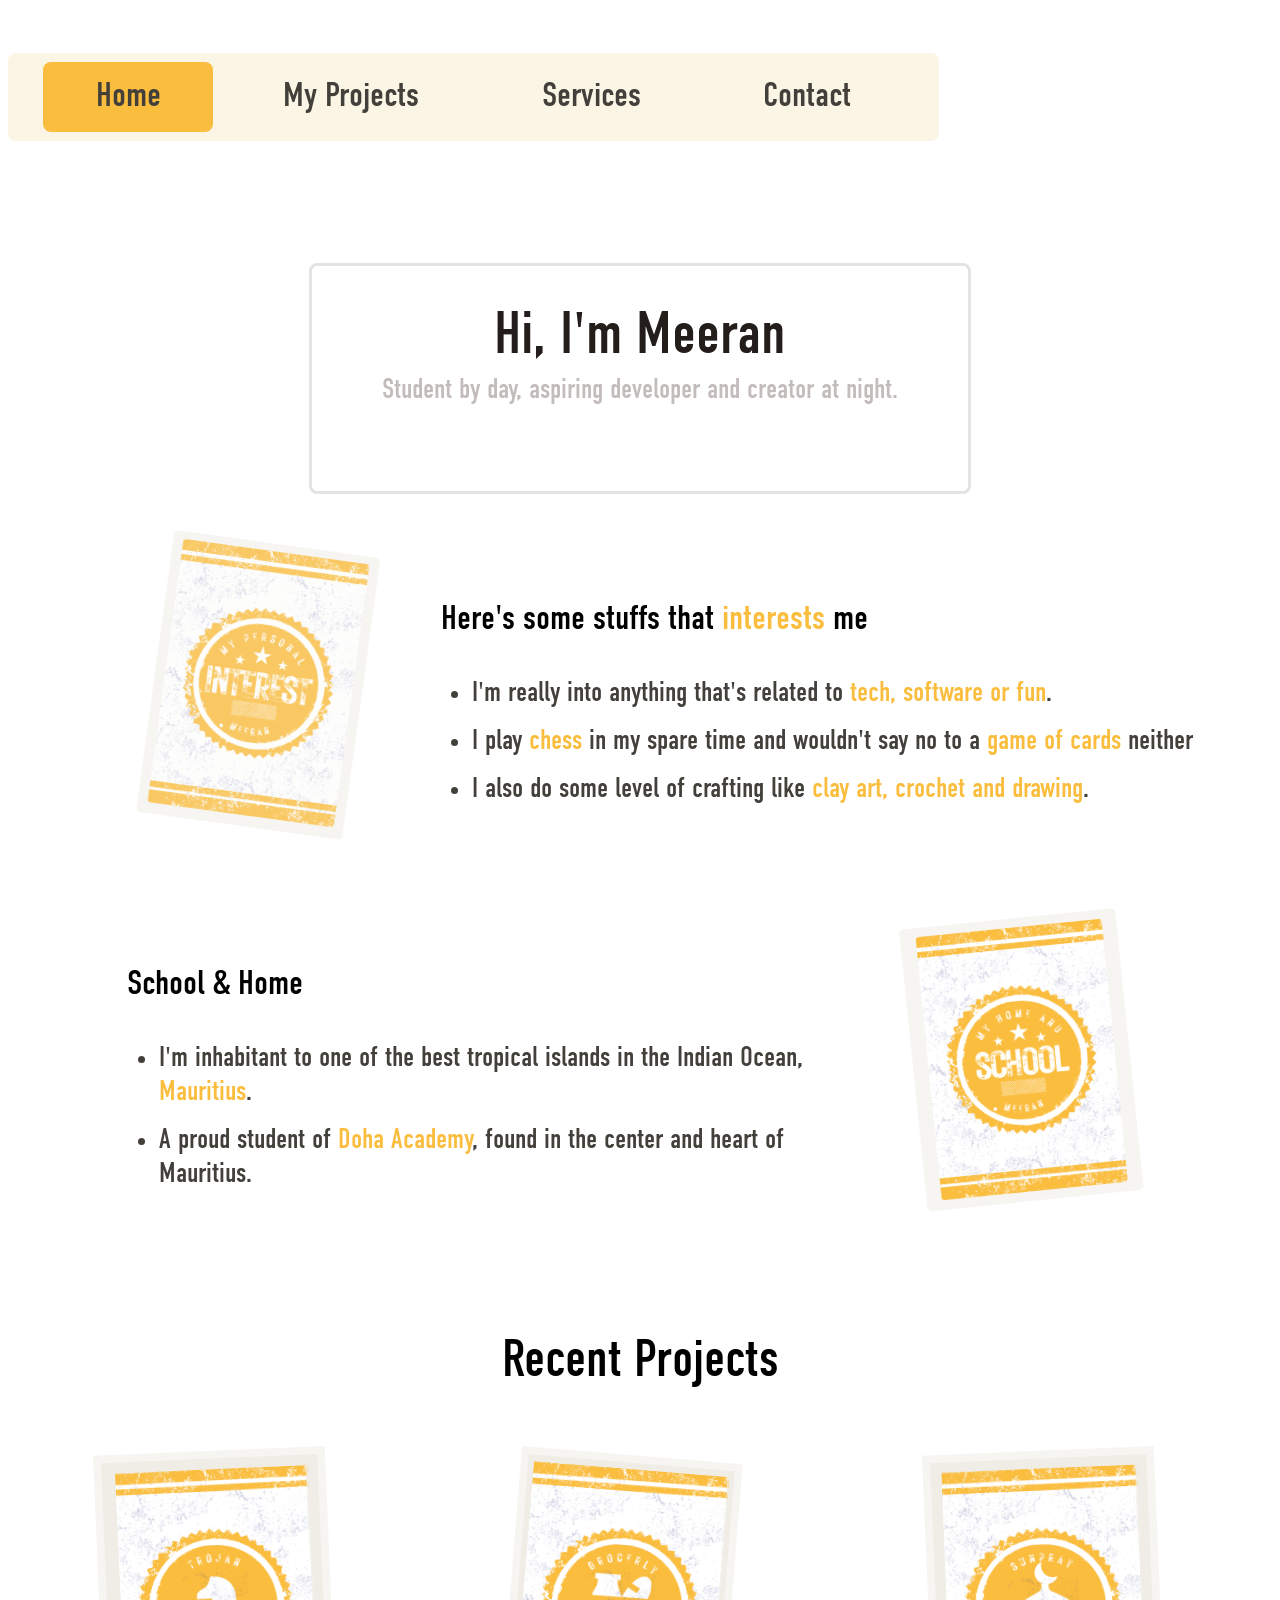
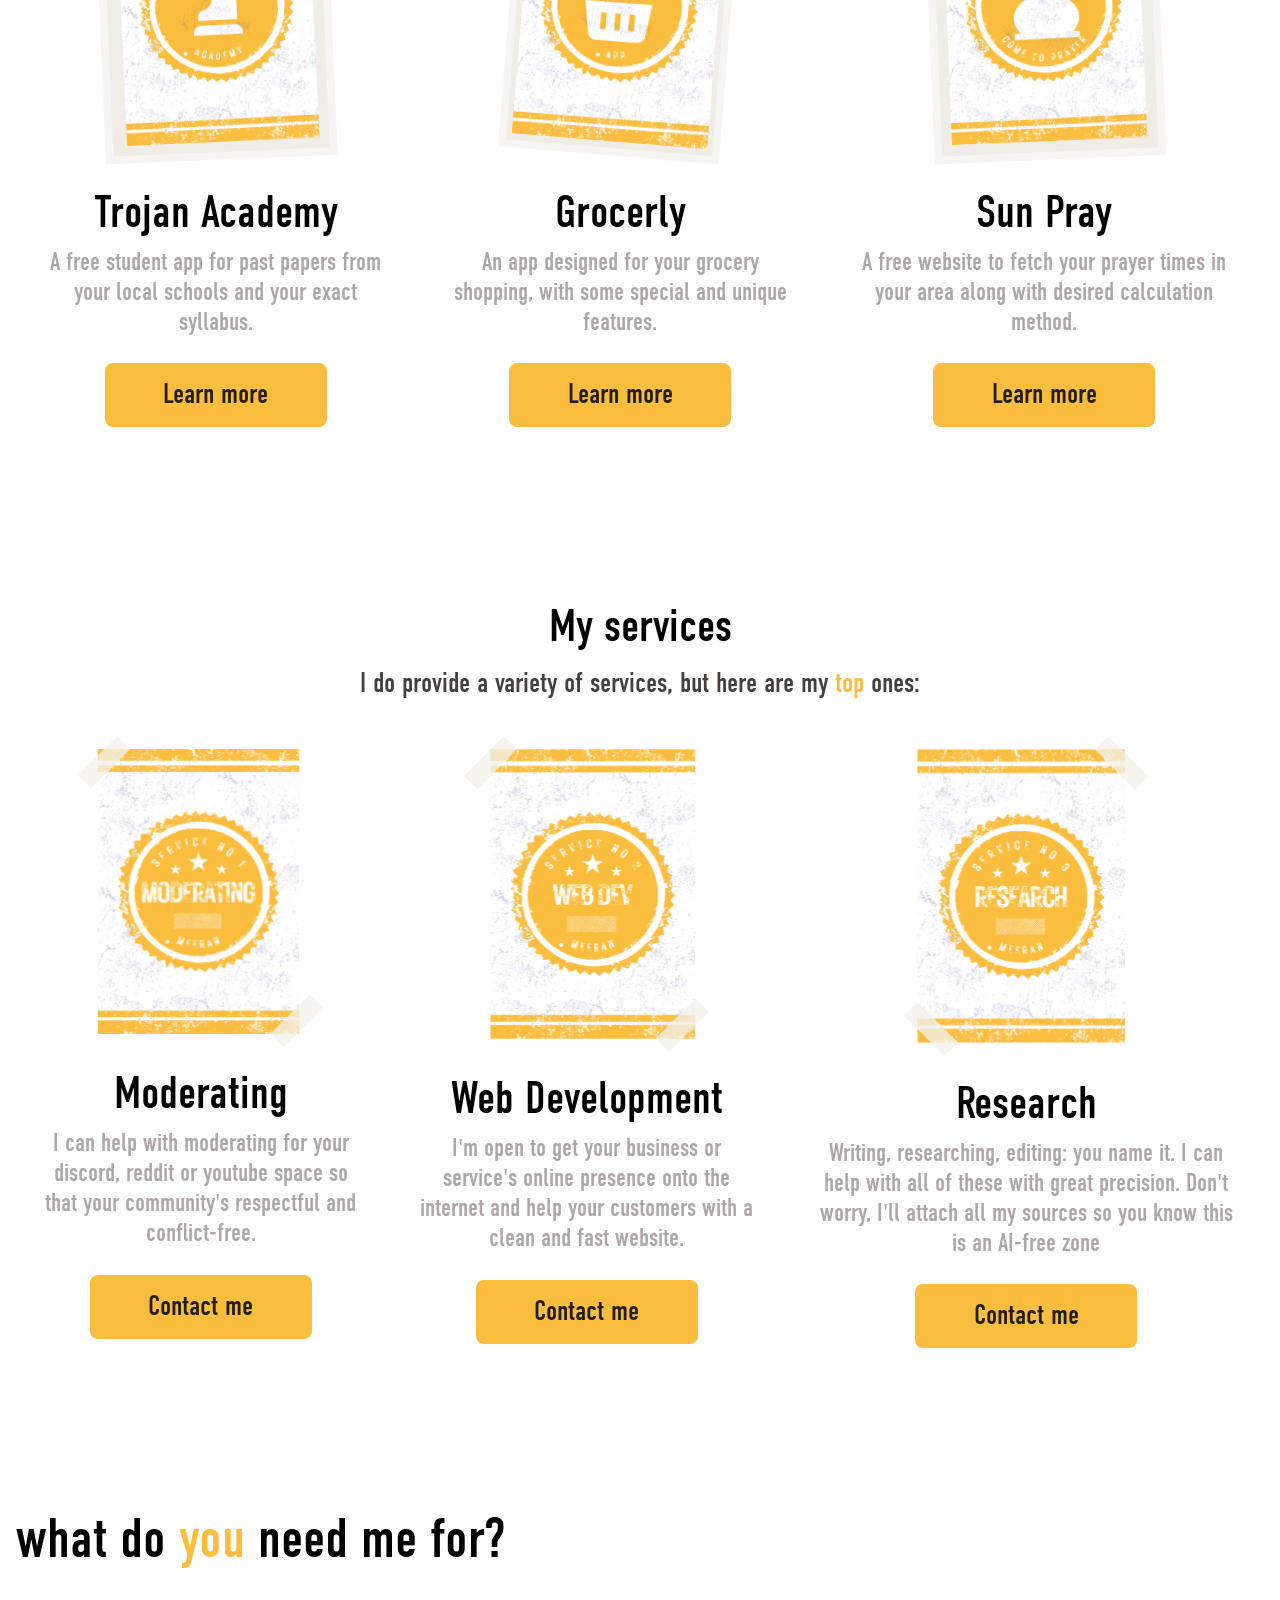
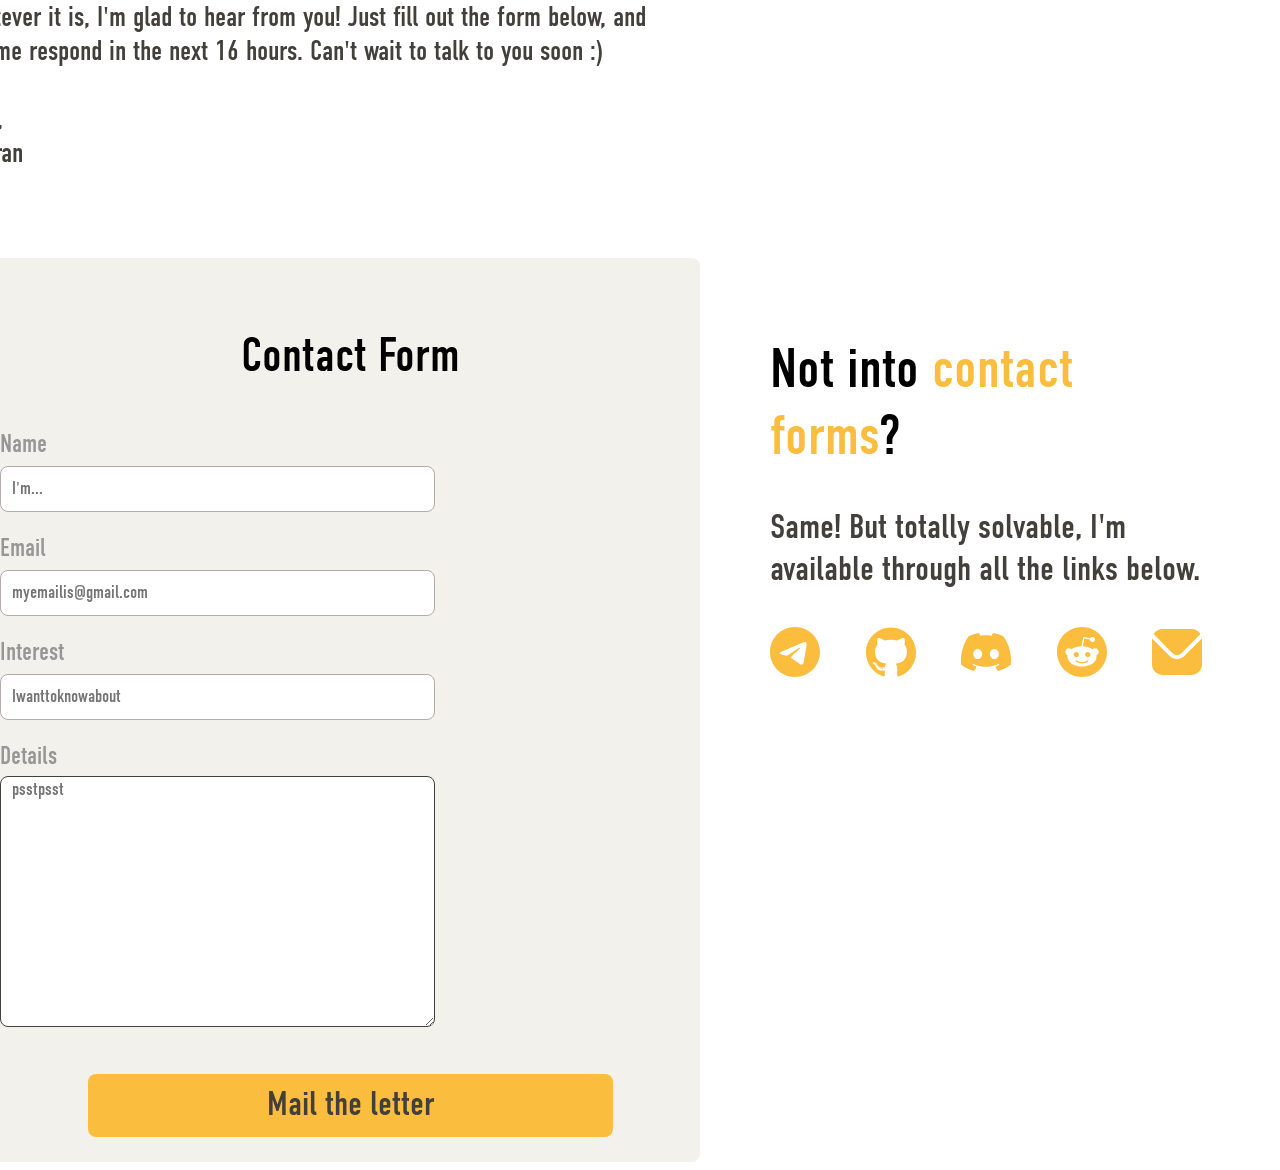
==== commit d62e324a: "Fixed Links" ====
--- a/index.html
+++ b/index.html
@@ -196,25 +196,12 @@
             <p class="social-description">Same! But totally solvable, I'm available through all the links below.</p>
             
             <div class="social-buttons">
-                <a class="socials" target="_blank" href="https://t.me/Miran_Os">
-                    <embed src="./assets/socials/Telegram.svg" alt="Telegram Link">
-                 </a>
-
-                <a href="https://github.com/Meeran-O-Meter" class="socials">
-                    <embed src="./assets/socials/Github.svg" alt="Github Link">
-                </a> 
-
-                <a href="https://discordapp.com/users/miranos_34901" class="socials">
-                    <embed src="./assets/socials/Discord.svg" alt="Discord Link">
-                </a>
-
-                <a href="https://www.reddit.com/user/Remarkable-Sleep-767/" class="socials">
-                    <embed src="./assets/socials/Reddit.svg" alt="Reddit Link">
-                </a>
-
-                <a href="mailto:meeran2resource@gmail.com?subject=From%20Portfolio!" class="socials">
-                    <embed src="./assets/socials/Email.svg" alt="Email Link">
-                </a>
+                    <img class="socials" src="./assets/socials/Telegram.svg" alt="Telegram Link" onclick="window.location.href='https://t.me/Miran_Os';">
+                    <img class="socials" src="./assets/socials/Github.svg" alt="Github Link" onclick="window.location.href='https://github.com/Meeran-O-Meter';">
+                    <img class="socials" src="./assets/socials/Discord.svg" alt="Discord Link" onclick="window.location.href='https://discordapp.com/users/miranos_34901';">
+                    <img class="socials" src="./assets/socials/Reddit.svg" alt="Reddit Link" onclick="window.location.href='https://www.reddit.com/user/Remarkable-Sleep-767';">
+                    <img class="socials" src="./assets/socials/Email.svg" alt="Email Link" onclcik="window.location.href='mailto:meeran2resource@gmail.com?subject=From%20Portfolio!';">
+
 
             </div>
         </div>
--- a/css/main.css
+++ b/css/main.css
@@ -381,6 +381,12 @@
 .socials{
     margin: 0;
     padding: 0;
+    display: block;
+
+}
+
+.socials:hover{
+     cursor: pointer;
 }
 
 .social-title{
